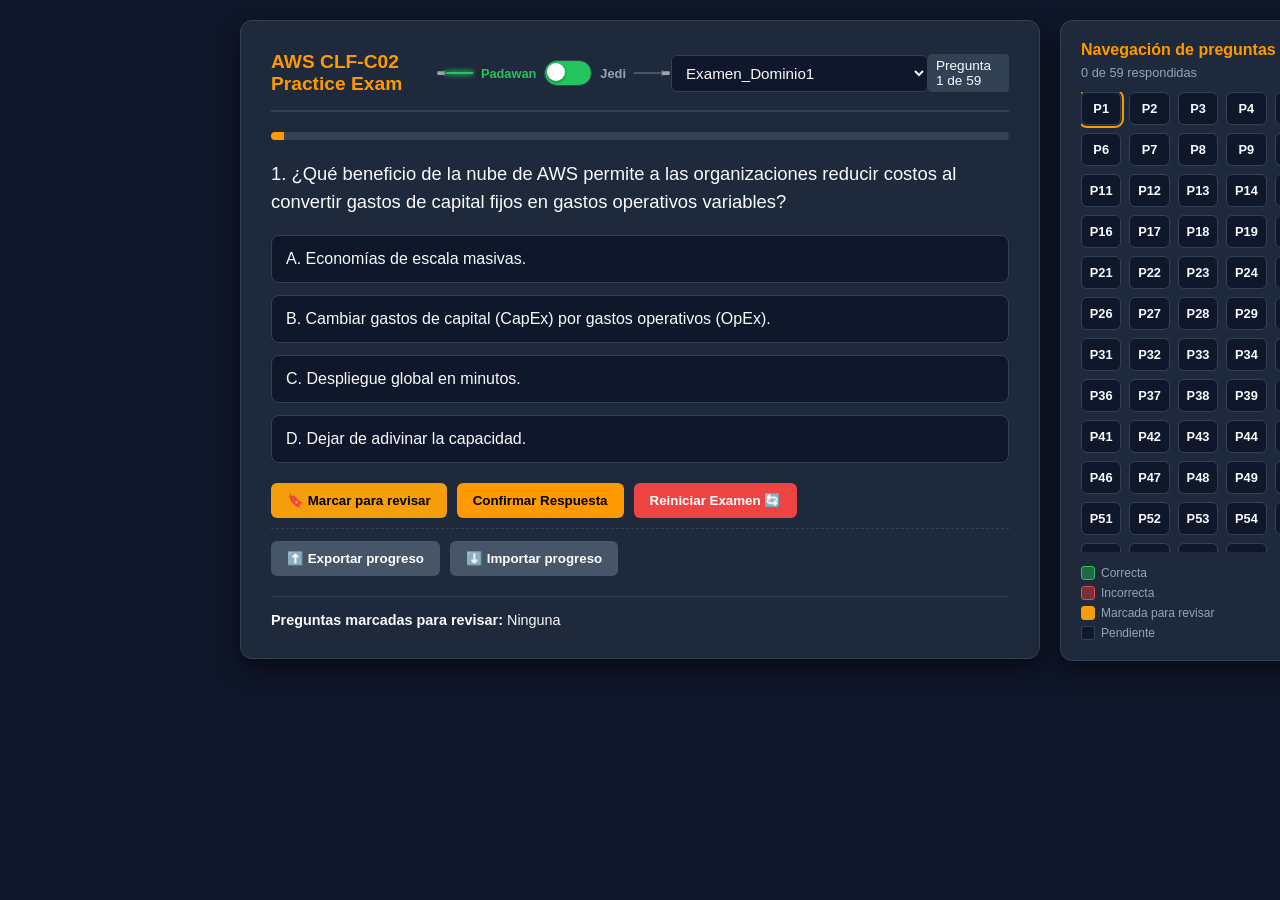
==== Cloud_Practitioner/Examenes.html @ f51c4867 "modificaicon boton confirmar" ====
<!DOCTYPE html>
<html lang="es">
<head>
    <meta charset="UTF-8">
    <meta name="viewport" content="width=device-width, initial-scale=1.0">
    <title>AWS Cloud Practitioner (CLF-C02) - Practice Exam</title>
    <link rel="stylesheet" href="styles.css?v=11">
</head>
<body>

<div class="layout">
<div class="container">
    <div class="header">
        <span class="title">AWS CLF-C02 Practice Exam</span>
        <div class="mode-switch" id="mode-switch" onclick="toggleExamMode()" role="switch" aria-checked="false" tabindex="0" title="Cambia entre modo práctica (Padawan) y modo examen (Jedi)">
            <span class="mode-switch-label mode-switch-padawan">
                <svg class="saber saber-green" viewBox="0 0 64 16" aria-hidden="true" focusable="false">
                    <rect class="saber-hilt" x="2" y="5" width="12" height="6" rx="1.5"/>
                    <rect class="saber-guard" x="13" y="3.5" width="2.5" height="9" rx="1"/>
                    <rect class="saber-blade" x="16" y="6.5" width="44" height="3" rx="1.5"/>
                </svg>
                Padawan
            </span>
            <span class="mode-switch-track"><span class="mode-switch-thumb"></span></span>
            <span class="mode-switch-label mode-switch-jedi">
                Jedi
                <svg class="saber saber-blue" viewBox="0 0 64 16" aria-hidden="true" focusable="false">
                    <rect class="saber-blade" x="4" y="6.5" width="44" height="3" rx="1.5"/>
                    <rect class="saber-guard" x="48.5" y="3.5" width="2.5" height="9" rx="1"/>
                    <rect class="saber-hilt" x="50" y="5" width="12" height="6" rx="1.5"/>
                </svg>
            </span>
        </div>
        <select class="exam-selector" id="exam-selector" onchange="changeExam(this.value)">
            <option value="">Cargando exámenes...</option>
        </select>
        <span class="status-badge" id="progress-text">Cargando preguntas...</span>
    </div>

    <div class="progress-bar-container">
        <div class="progress-bar" id="progress-bar"></div>
    </div>

    <div class="exam-mode-banner" id="exam-mode-banner">
        ⚔️ <strong>Modo Jedi activo:</strong> no verás si aciertas o fallas hasta terminar. Responde todas las preguntas y recibirás el veredicto final.
    </div>

    <div id="quiz-body">
        <div class="question-text" id="question-text"></div>
        <div class="options-list" id="options-container"></div>

        <div class="actions">
            <button class="btn btn-warning" id="flag-btn" onclick="toggleFlag()">🔖 Marcar para revisar</button>
            <button class="btn btn-secondary" id="hint-btn" onclick="toggleHint()" style="display:none;">Mostrar Pista 💡</button>
            <button class="btn btn-secondary" id="translate-btn" onclick="toggleTranslation()" style="display:none;">🌐 Ver en inglés</button>
            <button class="btn btn-secondary" id="previous-btn" onclick="previousQuestion()" style="display:none;">⬅️ Anterior</button>
            <button class="btn btn-primary" id="submit-btn" onclick="checkAnswer()">Confirmar Respuesta</button>
            <button class="btn btn-secondary" id="modify-btn" onclick="modifyAnswer()" style="display:none;">✏️ Modificar respuesta</button>
            <button class="btn btn-primary" id="next-btn" onclick="nextQuestion()" style="display:none;">Siguiente ➡️</button>
            <button class="btn btn-secondary" id="return-results-btn" onclick="returnToResults()" style="display:none;">Volver a preguntas para revisar</button>
            <button class="btn btn-primary" id="score-btn" onclick="showResults(true)" style="display:none;">📊 Ver puntaje</button>
            <button class="btn btn-reset" onclick="resetProgress()">Reiniciar Examen 🔄</button>
        </div>

        <div class="actions sync-actions">
            <button class="btn btn-secondary" onclick="exportProgress()">⬆️ Exportar progreso</button>
            <button class="btn btn-secondary" onclick="importProgress()">⬇️ Importar progreso</button>
            <input type="file" id="import-file-input" accept="application/json,.json" style="display:none;" onchange="handleImportFile(event)">
        </div>

        <div class="hint-box" id="hint-box">
            💡 <strong>Pista:</strong> <span id="hint-text"></span>
        </div>

        <div class="translation-box" id="translation-box">
            🌐 <strong>English version:</strong>
            <p class="translation-question" id="translation-question"></p>
            <ul class="translation-options" id="translation-options"></ul>
        </div>

        <div class="explanation-box" id="explanation-box">
            📘 <strong>Aclaración / Explicación:</strong> <span id="explanation-text"></span>
        </div>

        <div class="flagged-container">
            <strong>Preguntas marcadas para revisar:</strong>
            <span id="flagged-tags">Ninguna</span>
        </div>
    </div>

    <div id="results-body" style="display:none;"></div>
</div>

<div class="nav-panel">
    <h3>Navegación de preguntas</h3>
    <div class="nav-summary" id="nav-summary">0 de 0 respondidas</div>
    <div class="nav-grid" id="nav-grid"></div>
    <div class="nav-legend">
        <span><span class="legend-dot legend-correct"></span> Correcta</span>
        <span><span class="legend-dot legend-incorrect"></span> Incorrecta</span>
        <span><span class="legend-dot legend-flagged"></span> Marcada para revisar</span>
        <span><span class="legend-dot legend-pending"></span> Pendiente</span>
    </div>
</div>
</div>

<script src="app.js?v=12"></script>
</body>
</html>
---- Cloud_Practitioner/styles.css ----
:root {
    --bg-color: #0f172a;
    --card-bg: #1e293b;
    --accent: #ff9900;
    --text-main: #f8fafc;
    --text-muted: #94a3b8;
    --correct: #22c55e;
    --incorrect: #ef4444;
    --border-color: #334155;
    --warning: #f59e0b;
}

body {
    font-family: 'Segoe UI', Tahoma, Geneva, Verdana, sans-serif;
    background-color: var(--bg-color);
    color: var(--text-main);
    margin: 0;
    padding: 20px;
    display: flex;
    justify-content: center;
}

.layout {
    position: relative;
    width: 800px;
    max-width: 100%;
}

.container {
    width: 800px;
    max-width: 100%;
    box-sizing: border-box;
    background-color: var(--card-bg);
    padding: 30px;
    border-radius: 12px;
    box-shadow: 0 10px 25px rgba(0,0,0,0.5);
    border: 1px solid var(--border-color);
}

.nav-panel {
    width: 280px;
    box-sizing: border-box;
    background-color: var(--card-bg);
    padding: 20px;
    border-radius: 12px;
    box-shadow: 0 10px 25px rgba(0,0,0,0.5);
    border: 1px solid var(--border-color);
    position: absolute;
    top: 0;
    left: calc(100% + 20px);
}

.nav-panel h3 {
    margin: 0 0 6px;
    font-size: 1rem;
    color: var(--accent);
}

.nav-summary {
    font-size: 0.8rem;
    color: var(--text-muted);
    margin-bottom: 12px;
}

.nav-grid {
    display: grid;
    grid-template-columns: repeat(5, 1fr);
    gap: 8px;
    max-height: 460px;
    overflow-y: auto;
    padding-right: 4px;
}

.nav-item {
    padding: 8px 0;
    border: 1px solid var(--border-color);
    border-radius: 6px;
    background-color: var(--bg-color);
    color: var(--text-main);
    font-size: 0.8rem;
    font-weight: bold;
    cursor: pointer;
    text-align: center;
    transition: all 0.15s;
}

.nav-item:hover {
    border-color: var(--accent);
}

/* Respondida correctamente */
.nav-item.correct {
    background-color: rgba(34, 197, 94, 0.2);
    border-color: var(--correct);
    color: #4ade80;
}

/* Respondida incorrectamente */
.nav-item.incorrect {
    background-color: rgba(239, 68, 68, 0.2);
    border-color: var(--incorrect);
    color: #f87171;
}

/* Marcada para revisar */
.nav-item.flagged {
    background-color: var(--warning);
    border-color: var(--warning);
    color: #000;
}

/* Pregunta actual */
.nav-item.current {
    outline: 2px solid var(--accent);
    outline-offset: 1px;
}

.nav-legend {
    margin-top: 14px;
    font-size: 0.75rem;
    color: var(--text-muted);
    display: flex;
    flex-direction: column;
    gap: 6px;
}

.nav-legend span {
    display: flex;
    align-items: center;
    gap: 6px;
}

.legend-dot {
    width: 12px;
    height: 12px;
    border-radius: 3px;
    display: inline-block;
    border: 1px solid var(--border-color);
}

.legend-correct { background-color: rgba(34, 197, 94, 0.4); border-color: var(--correct); }
.legend-incorrect { background-color: rgba(239, 68, 68, 0.4); border-color: var(--incorrect); }
.legend-flagged { background-color: var(--warning); border-color: var(--warning); }
.legend-pending { background-color: var(--bg-color); }

.header {
    display: flex;
    justify-content: space-between;
    align-items: center;
    border-bottom: 2px solid var(--border-color);
    padding-bottom: 15px;
    margin-bottom: 20px;
}

.title {
    font-size: 1.2rem;
    color: var(--accent);
    font-weight: bold;
}

.exam-selector {
    background-color: var(--bg-color);
    border: 1px solid var(--border-color);
    color: var(--text-main);
    padding: 8px 10px;
    border-radius: 6px;
    font-size: 0.95rem;
}

.progress-bar-container {
    width: 100%;
    background-color: var(--border-color);
    height: 8px;
    border-radius: 4px;
    margin-bottom: 20px;
    overflow: hidden;
}

.progress-bar {
    height: 100%;
    background-color: var(--accent);
    width: 0%;
    transition: width 0.3s ease;
}

.question-text {
    font-size: 1.15rem;
    line-height: 1.5;
    margin-bottom: 20px;
}

.options-list {
    display: flex;
    flex-direction: column;
    gap: 12px;
    margin-bottom: 20px;
}

.option-btn {
    background-color: var(--bg-color);
    border: 1px solid var(--border-color);
    color: var(--text-main);
    padding: 14px;
    border-radius: 8px;
    text-align: left;
    cursor: pointer;
    font-size: 1rem;
    transition: all 0.2s;
}

.option-btn:hover:not(:disabled) {
    border-color: var(--accent);
    background-color: #1e293b;
}

.option-btn.selected {
    border-color: var(--accent);
    background-color: rgba(255, 153, 0, 0.1);
}

.option-btn.correct-ans {
    background-color: rgba(34, 197, 94, 0.2);
    border-color: var(--correct);
    color: #4ade80;
}

.option-btn.incorrect-ans {
    background-color: rgba(239, 68, 68, 0.2);
    border-color: var(--incorrect);
    color: #f87171;
}

/* Opcion incorrecta que el usuario NO eligio: marca tenue para que se vea
   que tampoco correspondia (sobre todo en preguntas de 2 o 3 respuestas). */
.option-btn.wrong-unselected {
    background-color: rgba(239, 68, 68, 0.07);
    border-color: rgba(239, 68, 68, 0.4);
    border-style: dashed;
    color: #9ca3af;
    text-decoration: line-through;
    text-decoration-color: rgba(239, 68, 68, 0.6);
}

/* Etiqueta (badge) que indica el estado de una opcion al revisarla.
   El boton pasa a columna para que el badge quede encima del texto. */
.option-btn.has-badge {
    display: flex;
    flex-direction: column;
    align-items: flex-start;
    gap: 8px;
}

.option-badge {
    display: inline-block;
    font-size: 0.72rem;
    font-weight: bold;
    padding: 3px 8px;
    border-radius: 4px;
    text-transform: none;
    text-decoration: none;
}

.option-badge.badge-correct {
    background-color: var(--correct);
    color: #052e16;
}

.option-badge.badge-incorrect {
    background-color: var(--incorrect);
    color: #450a0a;
}

.actions {
    display: flex;
    flex-wrap: wrap;
    gap: 10px;
    margin-top: 20px;
}

.sync-actions {
    margin-top: 10px;
    padding-top: 12px;
    border-top: 1px dashed var(--border-color);
}

.btn {
    padding: 10px 16px;
    border: none;
    border-radius: 6px;
    font-weight: bold;
    cursor: pointer;
    transition: background 0.2s;
}

.btn-primary { background-color: var(--accent); color: #000; }
.btn-primary:hover { background-color: #e68a00; }
.btn-secondary { background-color: #475569; color: #fff; }
.btn-secondary:hover { background-color: #64748b; }
.btn-warning { background-color: var(--warning); color: #000; }
.btn-warning:hover { background-color: #d97706; }
.btn-reset { background-color: var(--incorrect); color: #fff; }

/* Switch Padawan / Jedi en el header */
.mode-switch {
    display: inline-flex;
    align-items: center;
    gap: 8px;
    cursor: pointer;
    user-select: none;
    white-space: nowrap;
    margin: 0 auto;
}

.mode-switch:focus-visible {
    outline: 2px solid var(--accent);
    outline-offset: 3px;
    border-radius: 6px;
}

.mode-switch-label {
    display: inline-flex;
    align-items: center;
    gap: 5px;
    font-size: 0.8rem;
    font-weight: bold;
    color: var(--text-muted);
    transition: color 0.2s;
}

/* Sables de luz (SVG) */
.saber {
    width: 40px;
    height: 12px;
    flex-shrink: 0;
}

/* Mango metálico */
.saber-hilt {
    fill: #9ca3af;
}

.saber-guard {
    fill: #6b7280;
}

/* Hojas: apagadas por defecto (gris tenue), encendidas en el lado activo */
.saber-blade {
    fill: #475569;
    transition: fill 0.25s, filter 0.25s;
}

/* Padawan activo: sable verde encendido */
.mode-switch:not(.jedi) .saber-green .saber-blade {
    fill: #22c55e;
    filter: drop-shadow(0 0 3px #22c55e) drop-shadow(0 0 6px rgba(34, 197, 94, 0.7));
}

/* Jedi activo: sable azul encendido */
.mode-switch.jedi .saber-blue .saber-blade {
    fill: #38bdf8;
    filter: drop-shadow(0 0 3px #38bdf8) drop-shadow(0 0 6px rgba(56, 189, 248, 0.7));
}

/* Lado activo resaltado según el modo */
.mode-switch:not(.jedi) .mode-switch-padawan {
    color: #22c55e;
}

.mode-switch.jedi .mode-switch-jedi {
    color: #38bdf8;
}

/* Riel del switch */
.mode-switch-track {
    position: relative;
    width: 46px;
    height: 24px;
    border-radius: 999px;
    background-color: #22c55e;
    border: 1px solid var(--border-color);
    transition: background-color 0.25s;
    flex-shrink: 0;
}

.mode-switch.jedi .mode-switch-track {
    background-color: #38bdf8;
}

/* Perilla */
.mode-switch-thumb {
    position: absolute;
    top: 2px;
    left: 2px;
    width: 18px;
    height: 18px;
    border-radius: 50%;
    background-color: #fff;
    box-shadow: 0 1px 3px rgba(0, 0, 0, 0.4);
    transition: transform 0.25s;
}

.mode-switch.jedi .mode-switch-thumb {
    transform: translateX(22px);
}

/* Aviso de que el Modo Examen está activo */
.exam-mode-banner {
    display: none;
    background-color: rgba(255, 153, 0, 0.12);
    border: 1px solid var(--accent);
    border-left: 4px solid var(--accent);
    color: var(--text-main);
    padding: 10px 14px;
    border-radius: 8px;
    margin-bottom: 18px;
    font-size: 0.9rem;
}

/* En la cuadrícula de navegación: pregunta respondida sin revelar si es correcta */
.nav-item.answered-neutral {
    background-color: rgba(59, 130, 246, 0.25);
    border-color: #3b82f6;
    color: #93c5fd;
}

.hint-box, .explanation-box {
    margin-top: 15px;
    padding: 15px;
    border-radius: 8px;
    font-size: 0.95rem;
    line-height: 1.4;
    max-height: 180px;
    overflow-y: auto;
    overscroll-behavior: contain;
}

.hint-box {
    background-color: rgba(255, 255, 255, 0.05);
    border-left: 4px solid var(--accent);
    display: none;
}

.translation-box {
    margin-top: 15px;
    padding: 15px;
    border-radius: 8px;
    font-size: 0.95rem;
    line-height: 1.4;
    background-color: rgba(59, 130, 246, 0.08);
    border-left: 4px solid #3b82f6;
    display: none;
    max-height: 180px;
    overflow-y: auto;
    overscroll-behavior: contain;
}

.translation-question {
    margin: 10px 0 8px;
    font-weight: 600;
}

.translation-options {
    margin: 0;
    padding-left: 18px;
    color: var(--text-muted);
}

.translation-options li {
    margin-bottom: 4px;
}

.explanation-box {
    background-color: rgba(30, 58, 138, 0.3);
    border-left: 4px solid #3b82f6;
    display: none;
}

.status-badge {
    font-size: 0.85rem;
    padding: 4px 8px;
    border-radius: 4px;
    background: #334155;
}

.flagged-container {
    margin-top: 20px;
    padding-top: 15px;
    border-top: 1px solid var(--border-color);
    font-size: 0.9rem;
}

.flag-tag {
    display: inline-block;
    margin: 2px;
    padding: 4px 8px;
    cursor: pointer;
    background: var(--warning);
    color: #000;
    border: none;
    border-radius: 4px;
    font-weight: bold;
}

.results-list {
    display: flex;
    flex-direction: column;
    gap: 10px;
    margin: 20px 0;
}

.wrong-question-btn {
    width: 100%;
    background-color: rgba(239, 68, 68, 0.15);
    border: 1px solid var(--incorrect);
    color: var(--text-main);
    padding: 12px;
    border-radius: 6px;
    text-align: left;
    cursor: pointer;
}

.wrong-question-btn:hover {
    background-color: rgba(239, 68, 68, 0.3);
}

/* Resumen por categoría (theme) */
.theme-list {
    display: flex;
    flex-direction: column;
    gap: 10px;
    margin: 12px 0 24px;
}

.theme-row {
    width: 100%;
    text-align: left;
    background-color: var(--bg-color);
    border: 1px solid var(--border-color);
    border-radius: 8px;
    padding: 12px 14px;
    cursor: pointer;
    color: var(--text-main);
    transition: border-color 0.2s;
}

.theme-row:hover {
    border-color: var(--accent);
}

.theme-row-head {
    display: flex;
    justify-content: space-between;
    align-items: baseline;
    margin-bottom: 8px;
}

.theme-name {
    font-weight: bold;
    font-size: 1rem;
}

.theme-percent {
    font-weight: bold;
    color: var(--accent);
}

.theme-bar {
    width: 100%;
    height: 8px;
    background-color: var(--border-color);
    border-radius: 4px;
    overflow: hidden;
    margin-bottom: 8px;
}

.theme-bar-fill {
    height: 100%;
    background-color: var(--correct);
    transition: width 0.3s ease;
}

.theme-detail {
    font-size: 0.85rem;
    color: var(--text-muted);
}

.theme-q-btn {
    width: 100%;
    text-align: left;
    border-radius: 6px;
    padding: 12px;
    cursor: pointer;
    color: var(--text-main);
    border: 1px solid var(--border-color);
    background-color: var(--bg-color);
}

.theme-q-correct {
    background-color: rgba(34, 197, 94, 0.15);
    border-color: var(--correct);
}

.theme-q-incorrect {
    background-color: rgba(239, 68, 68, 0.15);
    border-color: var(--incorrect);
}

.theme-q-btn:hover {
    border-color: var(--accent);
}

@media (max-width: 1140px) {
    .nav-panel {
        position: static;
        left: auto;
        width: 100%;
        margin-top: 20px;
    }
}

@media (max-width: 900px) {
    .container {
        width: auto;
    }

    .nav-panel {
        width: 100%;
    }

    .nav-grid {
        grid-template-columns: repeat(8, 1fr);
        max-height: 200px;
    }
}

@media (max-width: 600px) {
    body {
        padding: 10px;
    }

    .container {
        padding: 16px;
    }

    .nav-grid {
        grid-template-columns: repeat(6, 1fr);
    }

    .header {
        flex-direction: column;
        align-items: stretch;
        gap: 12px;
    }

    .exam-selector,
    .status-badge {
        width: 100%;
        box-sizing: border-box;
    }

    .title {
        font-size: 1rem;
    }

    .question-text {
        font-size: 1rem;
    }

    .btn {
        width: 100%;
        margin-left: 0;
    }

    .btn-reset {
        margin-left: 0;
    }
}
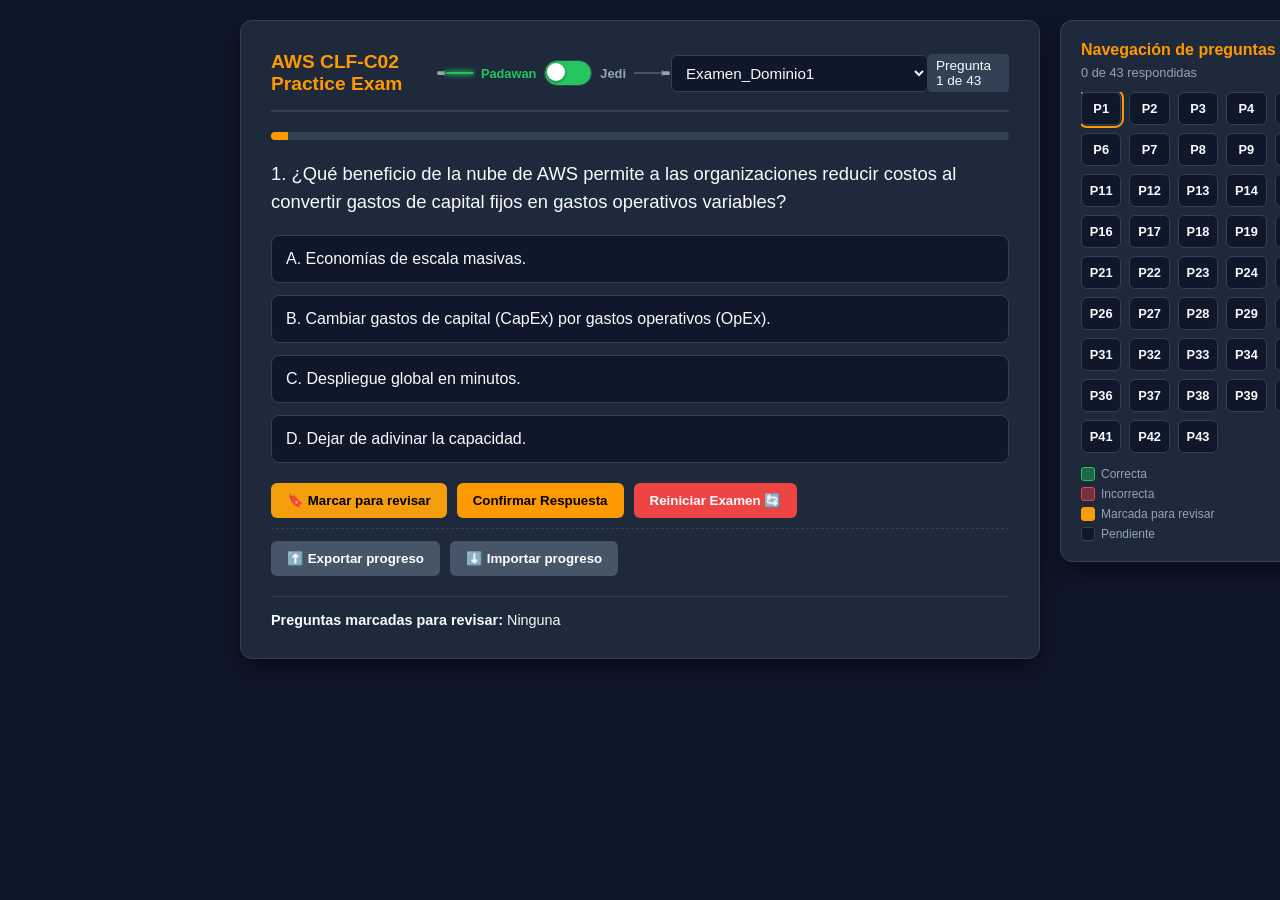
==== commit 8739fd8a: "varios" ====
--- a/Cloud_Practitioner/Examenes.html
+++ b/Cloud_Practitioner/Examenes.html
@@ -104,6 +104,6 @@
 </div>
 </div>
 
-<script src="app.js?v=12"></script>
+<script src="app.js?v=13"></script>
 </body>
 </html>
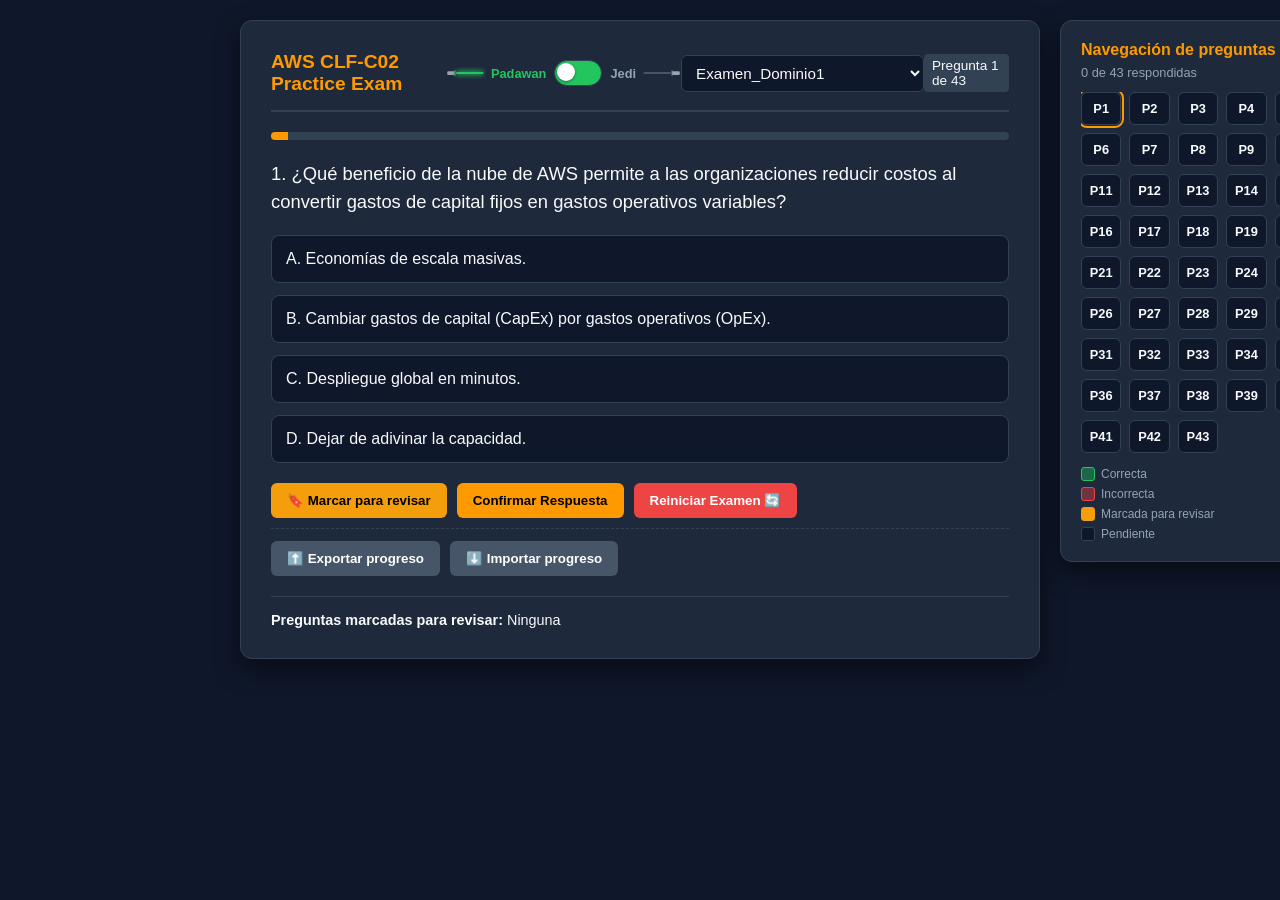
==== commit 4f9e6565: "cambios" ====
--- a/Cloud_Practitioner/Examenes.html
+++ b/Cloud_Practitioner/Examenes.html
@@ -104,6 +104,6 @@
 </div>
 </div>
 
-<script src="app.js?v=13"></script>
+<script src="app.js?v=15"></script>
 </body>
 </html>
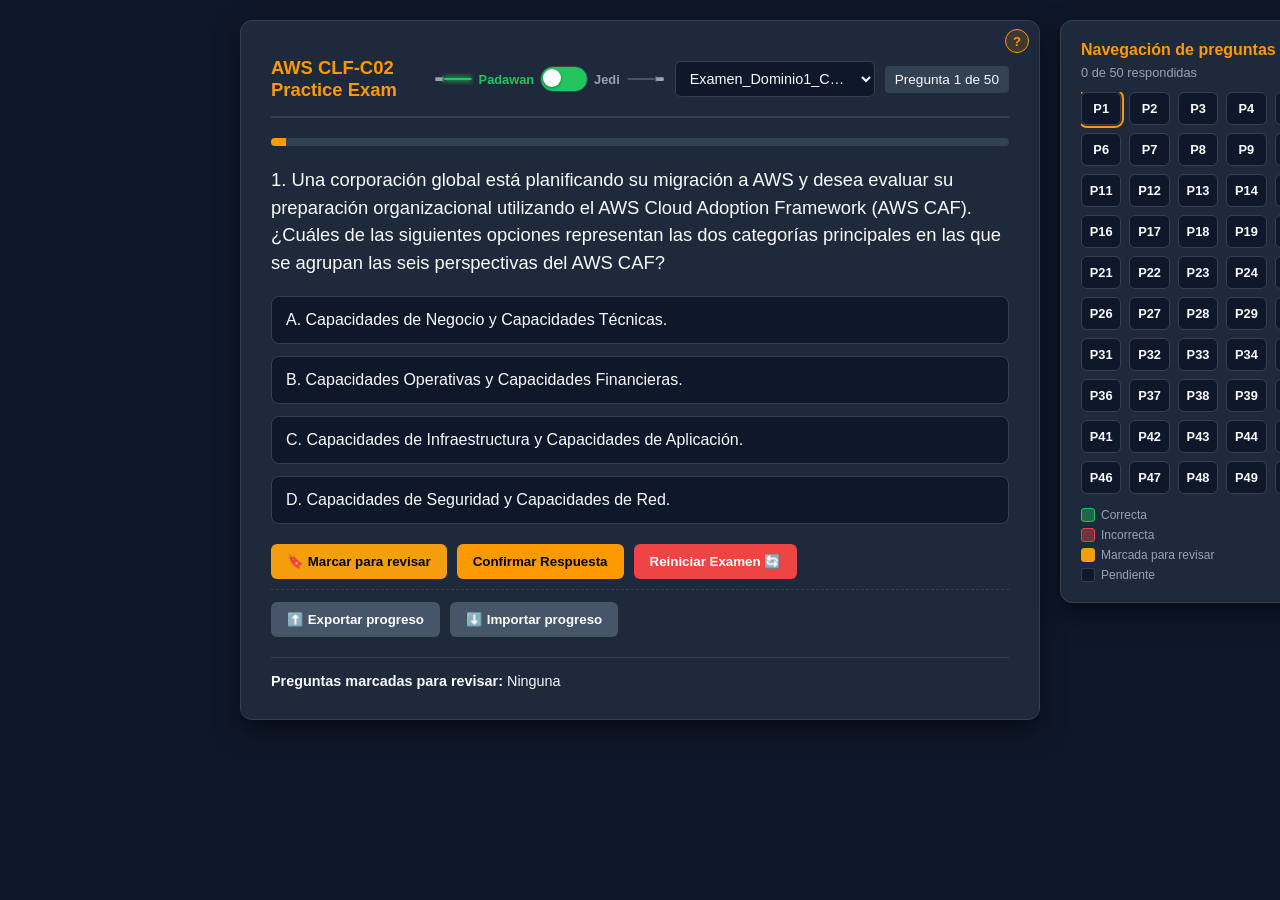
==== commit c1aa4ed4: "cambios" ====
--- a/Cloud_Practitioner/Examenes.html
+++ b/Cloud_Practitioner/Examenes.html
@@ -4,12 +4,13 @@
     <meta charset="UTF-8">
     <meta name="viewport" content="width=device-width, initial-scale=1.0">
     <title>AWS Cloud Practitioner (CLF-C02) - Practice Exam</title>
-    <link rel="stylesheet" href="styles.css?v=11">
+    <link rel="stylesheet" href="styles.css?v=14">
 </head>
 <body>
 
 <div class="layout">
 <div class="container">
+    <button type="button" class="help-btn" id="help-btn" commandfor="help-dialog" command="show-modal" aria-label="Ayuda sobre cómo usar la aplicación" title="¿Cómo funciona la aplicación?">?</button>
     <div class="header">
         <span class="title">AWS CLF-C02 Practice Exam</span>
         <div class="mode-switch" id="mode-switch" onclick="toggleExamMode()" role="switch" aria-checked="false" tabindex="0" title="Cambia entre modo práctica (Padawan) y modo examen (Jedi)">
@@ -57,6 +58,7 @@
             <button class="btn btn-primary" id="submit-btn" onclick="checkAnswer()">Confirmar Respuesta</button>
             <button class="btn btn-secondary" id="modify-btn" onclick="modifyAnswer()" style="display:none;">✏️ Modificar respuesta</button>
             <button class="btn btn-primary" id="next-btn" onclick="nextQuestion()" style="display:none;">Siguiente ➡️</button>
+            <button class="btn btn-primary" id="finish-btn" onclick="finishExam()" style="display:none;">🏁 Finalizar</button>
             <button class="btn btn-secondary" id="return-results-btn" onclick="returnToResults()" style="display:none;">Volver a preguntas para revisar</button>
             <button class="btn btn-primary" id="score-btn" onclick="showResults(true)" style="display:none;">📊 Ver puntaje</button>
             <button class="btn btn-reset" onclick="resetProgress()">Reiniciar Examen 🔄</button>
@@ -104,6 +106,70 @@
 </div>
 </div>
 
-<script src="app.js?v=15"></script>
+<dialog id="help-dialog" class="help-dialog" closedby="any" aria-labelledby="help-dialog-title">
+    <div class="help-dialog-header">
+        <h2 id="help-dialog-title">❓ Guía de uso del Simulador AWS CLF-C02</h2>
+        <button type="button" class="help-close-btn" commandfor="help-dialog" command="close" aria-label="Cerrar guía de uso" autofocus>✕</button>
+    </div>
+    <div class="help-dialog-body">
+        <section class="help-section">
+            <h3>⚔️ Modos de estudio: Padawan vs. Jedi</h3>
+            <ul>
+                <li><strong>🧑‍🎓 Modo Padawan (Práctica):</strong> Ideal para aprender conceptos. Al confirmar cada pregunta ves enseguida si acertaste (verde) o fallaste (rojo), junto con la <strong>📘 Aclaración / Explicación</strong>. Además puedes consultar una ayuda previa con <strong>Mostrar Pista 💡</strong>.</li>
+                <li><strong>⚔️ Modo Jedi (Simulacro real):</strong> Imita las condiciones del examen oficial de AWS. Al confirmar tu respuesta, se guarda en color azul neutro sin revelar aciertos, errores, pistas ni explicaciones. Todo el detalle se revela recién cuando pulsas <strong>🏁 Finalizar</strong>.</li>
+                <li><em>Nota:</em> Al cambiar el interruptor entre Padawan y Jedi se reinicia el progreso del examen que tengas abierto para comenzar el intento desde cero.</li>
+            </ul>
+        </section>
+
+        <section class="help-section">
+            <h3>✅ Cómo responder, confirmar y modificar</h3>
+            <ul>
+                <li><strong>Seleccionar opción:</strong> Haz clic sobre la alternativa elegida. En las preguntas de selección múltiple (<em>"Selecciona DOS / TRES"</em>), haz clic en cada opción para marcarla o desmarcarla hasta completar la cantidad exacta pedida.</li>
+                <li><strong>Confirmar Respuesta:</strong> Una vez elegida tu opción, pulsa <strong>Confirmar Respuesta</strong> para registrarla y habilitar el botón <strong>Siguiente ➡️</strong>.</li>
+                <li><strong>✏️ Modificar respuesta (solo en Modo Jedi):</strong> Mientras el examen en Modo Jedi no haya finalizado, puedes volver a cualquier pregunta ya respondida y pulsar <strong>✏️ Modificar respuesta</strong> para desbloquear las opciones y elegir otra alternativa.</li>
+                <li><strong>🌐 Ver en inglés:</strong> Si el examen cuenta con traducción al inglés, este botón muestra u oculta el enunciado y las opciones originales en inglés sin perder tu selección.</li>
+            </ul>
+        </section>
+
+        <section class="help-section">
+            <h3>🔖 Marcar para revisar y Navegación</h3>
+            <ul>
+                <li><strong>🔖 Marcar para revisar:</strong> Si tienes dudas en una pregunta, márcala con este botón. Te permite avanzar a la siguiente pregunta (incluso sin haber confirmado respuesta) y la destaca en amarillo tanto en el <strong>Panel de navegación</strong> como en la lista inferior de etiquetas rápidas (<code>P1</code>, <code>P2</code>...).</li>
+                <li><strong>Panel de navegación:</strong> Haz clic en cualquier número para saltar directamente a esa pregunta. Los colores indican su estado: correcta, incorrecta, respondida en modo Jedi (azul), marcada para revisar (amarillo) o pendiente.</li>
+            </ul>
+        </section>
+
+        <section class="help-section">
+            <h3>🏁 Finalizar el examen y Resultados</h3>
+            <ul>
+                <li><strong>🏁 Finalizar:</strong> Se habilita al llegar a la última pregunta o al haber respondido todas. Antes de cerrar el intento, te avisará si quedaron preguntas en blanco o marcadas para revisar.</li>
+                <li><strong>Veredicto y desglose por dominio:</strong> Al finalizar, las respuestas quedan bloqueadas y se muestra tu puntaje final (aprobado con <strong>≥ 70%</strong>), tu porcentaje en cada categoría/dominio del examen y la lista de preguntas incorrectas o sin responder.</li>
+                <li><strong>Revisión post-examen:</strong> Desde la pantalla de resultados puedes hacer clic en cualquier categoría o pregunta fallada para ver cuál marcariaste, cuál era la correcta y su explicación completa, usando <strong>Volver a preguntas para revisar</strong> o <strong>📊 Ver puntaje</strong> para regresar al resumen.</li>
+                <li><strong>Reiniciar Examen 🔄:</strong> Borra las respuestas y marcas únicamente del examen actual sin afectar tu avance en los demás exámenes.</li>
+            </ul>
+        </section>
+
+        <section class="help-section">
+            <h3>⬆️ Exportar e ⬇️ Importar progreso</h3>
+            <ul>
+                <li>Tu progreso se guarda automáticamente en el navegador de este dispositivo.</li>
+                <li><strong>⬆️ Exportar progreso:</strong> Descarga un archivo <code>progreso_aws_FECHA.json</code> con las respuestas, marcas y estado de <strong>todos</strong> tus exámenes como copia de seguridad.</li>
+                <li><strong>⬇️ Importar progreso:</strong> Te permite seleccionar un archivo <code>.json</code> exportado previamente para restaurar tu avance o continuar estudiando en otra computadora o navegador.</li>
+            </ul>
+        </section>
+    </div>
+    <div class="help-dialog-footer">
+        <form method="dialog">
+            <button type="submit" class="btn btn-primary">¡Entendido!</button>
+        </form>
+    </div>
+</dialog>
+
+<script type="module">
+    if (!('commandForElement' in HTMLButtonElement.prototype)) {
+        import('https://esm.run/invokers-polyfill').catch(() => {});
+    }
+</script>
+<script src="app.js?v=18"></script>
 </body>
 </html>
--- a/Cloud_Practitioner/styles.css
+++ b/Cloud_Practitioner/styles.css
@@ -27,11 +27,12 @@
 }
 
 .container {
+    position: relative;
     width: 800px;
     max-width: 100%;
     box-sizing: border-box;
     background-color: var(--card-bg);
-    padding: 30px;
+    padding: 36px 30px 30px;
     border-radius: 12px;
     box-shadow: 0 10px 25px rgba(0,0,0,0.5);
     border: 1px solid var(--border-color);
@@ -145,17 +146,21 @@
 
 .header {
     display: flex;
+    flex-wrap: wrap;
     justify-content: space-between;
     align-items: center;
+    gap: 10px;
     border-bottom: 2px solid var(--border-color);
     padding-bottom: 15px;
     margin-bottom: 20px;
 }
 
 .title {
-    font-size: 1.2rem;
+    font-size: 1.15rem;
     color: var(--accent);
     font-weight: bold;
+    flex: 1 1 130px;
+    min-inline-size: 0;
 }
 
 .exam-selector {
@@ -164,7 +169,11 @@
     color: var(--text-main);
     padding: 8px 10px;
     border-radius: 6px;
-    font-size: 0.95rem;
+    font-size: 0.9rem;
+    flex: 0 1 200px;
+    min-inline-size: 0;
+    max-inline-size: 100%;
+    text-overflow: ellipsis;
 }
 
 .progress-bar-container {
@@ -304,11 +313,11 @@
 .mode-switch {
     display: inline-flex;
     align-items: center;
-    gap: 8px;
+    gap: 6px;
     cursor: pointer;
     user-select: none;
     white-space: nowrap;
-    margin: 0 auto;
+    flex-shrink: 0;
 }
 
 .mode-switch:focus-visible {
@@ -477,9 +486,156 @@
 
 .status-badge {
     font-size: 0.85rem;
-    padding: 4px 8px;
+    padding: 6px 10px;
     border-radius: 4px;
     background: #334155;
+    white-space: nowrap;
+    flex-shrink: 0;
+}
+
+/* Botón de ayuda (?) flotante en la esquina superior derecha de la tarjeta */
+.help-btn {
+    position: absolute;
+    top: 8px;
+    right: 10px;
+    width: 24px;
+    height: 24px;
+    border-radius: 50%;
+    border: 1px solid var(--accent);
+    background-color: rgba(255, 153, 0, 0.14);
+    color: var(--accent);
+    font-size: 0.82rem;
+    font-weight: bold;
+    cursor: pointer;
+    display: inline-flex;
+    align-items: center;
+    justify-content: center;
+    transition: background-color 0.2s, color 0.2s, transform 0.15s;
+}
+
+.help-btn:hover {
+    background-color: var(--accent);
+    color: #000;
+    transform: scale(1.06);
+}
+
+.help-btn:focus-visible {
+    outline: 2px solid var(--accent);
+    outline-offset: 2px;
+}
+
+/* Modal de ayuda (<dialog>) */
+dialog:modal {
+    overscroll-behavior: contain;
+}
+
+dialog::backdrop {
+    overflow: hidden;
+    overscroll-behavior: contain;
+    background-color: rgba(15, 23, 42, 0.75);
+    backdrop-filter: blur(3px);
+}
+
+.help-dialog {
+    background-color: var(--card-bg);
+    color: var(--text-main);
+    border: 1px solid var(--border-color);
+    border-radius: 12px;
+    padding: 0;
+    width: min(680px, calc(100vw - 32px));
+    max-height: min(82vh, 760px);
+    box-shadow: 0 20px 45px rgba(0, 0, 0, 0.65);
+}
+
+.help-dialog[open] {
+    display: flex;
+    flex-direction: column;
+}
+
+.help-dialog-header {
+    display: flex;
+    justify-content: space-between;
+    align-items: center;
+    gap: 12px;
+    padding: 18px 24px;
+    border-bottom: 1px solid var(--border-color);
+    background-color: rgba(15, 23, 42, 0.5);
+}
+
+.help-dialog-header h2 {
+    margin: 0;
+    font-size: 1.15rem;
+    color: var(--accent);
+}
+
+.help-close-btn {
+    background: transparent;
+    border: 1px solid var(--border-color);
+    color: var(--text-muted);
+    width: 32px;
+    height: 32px;
+    border-radius: 6px;
+    font-size: 1rem;
+    cursor: pointer;
+    display: inline-flex;
+    align-items: center;
+    justify-content: center;
+    transition: all 0.2s;
+}
+
+.help-close-btn:hover {
+    border-color: var(--accent);
+    color: var(--text-main);
+    background-color: rgba(255, 153, 0, 0.12);
+}
+
+.help-dialog-body {
+    padding: 20px 24px;
+    overflow-y: auto;
+    overscroll-behavior: contain;
+    display: flex;
+    flex-direction: column;
+    gap: 16px;
+    line-height: 1.5;
+    font-size: 0.94rem;
+}
+
+.help-section {
+    background-color: var(--bg-color);
+    border: 1px solid var(--border-color);
+    border-left: 4px solid var(--accent);
+    border-radius: 8px;
+    padding: 14px 16px;
+}
+
+.help-section h3 {
+    margin: 0 0 8px;
+    font-size: 1rem;
+    color: var(--accent);
+}
+
+.help-section ul {
+    margin: 0;
+    padding-left: 20px;
+    display: flex;
+    flex-direction: column;
+    gap: 8px;
+}
+
+.help-section li {
+    color: var(--text-main);
+}
+
+.help-section em {
+    color: var(--text-muted);
+}
+
+.help-dialog-footer {
+    padding: 14px 24px;
+    border-top: 1px solid var(--border-color);
+    display: flex;
+    justify-content: flex-end;
+    background-color: rgba(15, 23, 42, 0.5);
 }
 
 .flagged-container {
@@ -654,11 +810,13 @@
 
     .exam-selector,
     .status-badge {
+        flex: 0 0 auto;
         width: 100%;
         box-sizing: border-box;
     }
 
     .title {
+        flex: 0 0 auto;
         font-size: 1rem;
     }
 
